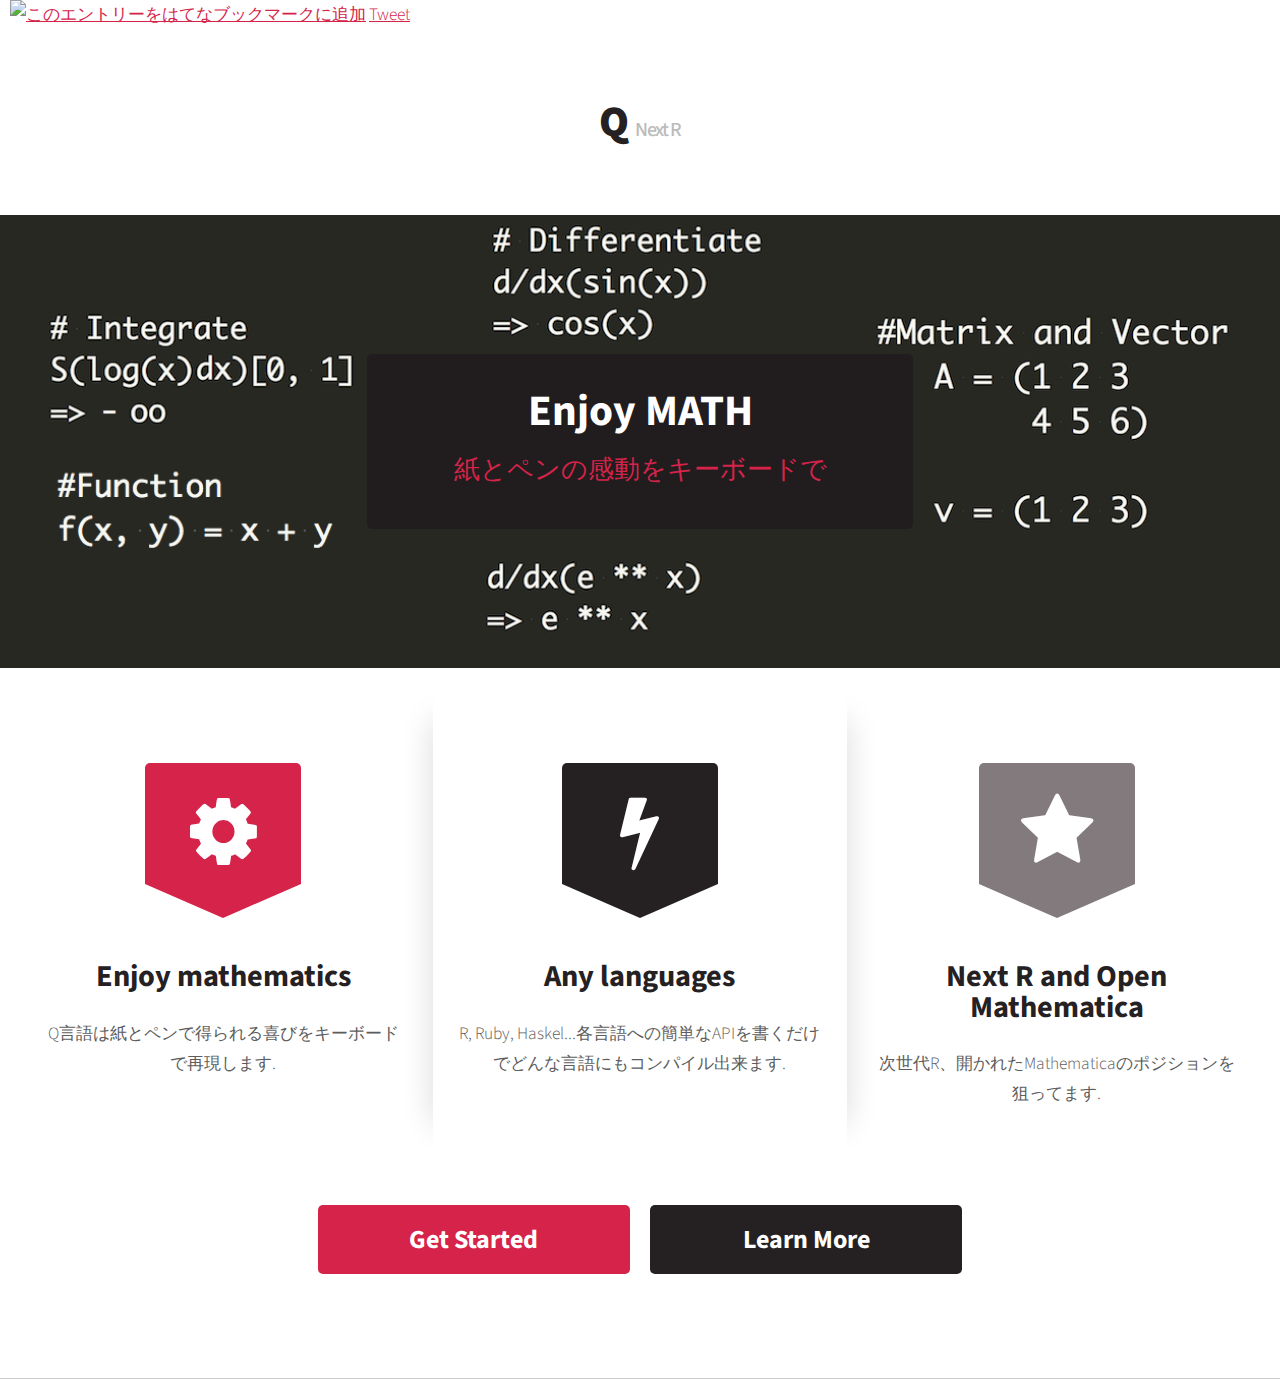
==== ja/index.html @ 2e25baf7 "Add btn" ====
<!DOCTYPE HTML>
<!--
	Dopetrope by HTML5 UP
	html5up.net | @n33co
	Free for personal and commercial use under the CCA 3.0 license (html5up.net/license)
-->
<html>
	<head>
		<title>Q言語 - 紙とペンの感動をキーボードでも -</title>
		<meta http-equiv="content-type" content="text/html; charset=utf-8" />
		<meta name="description" content="" />
		<meta name="keywords" content="" />
		<!--[if lte IE 8]><script src="css/ie/html5shiv.js"></script><![endif]-->
		<script src="js/jquery.min.js"></script>
		<script src="js/jquery.dropotron.min.js"></script>
		<script src="js/skel.min.js"></script>
		<script src="js/skel-layers.min.js"></script>
		<script src="js/init.js"></script>
		<noscript>
			<link rel="stylesheet" href="css/skel.css" />
			<link rel="stylesheet" href="css/style.css" />
			<link rel="stylesheet" href="css/style-desktop.css" />
		</noscript>
		<!--[if lte IE 8]><link rel="stylesheet" href="css/ie/v8.css" /><![endif]-->
	</head>
	<body class="homepage">

<div style='background-color: #fff'>
<span style='padding-left: 10px;'>
<a href="http://b.hatena.ne.jp/entry/http://q-language.org/ja/" class="hatena-bookmark-button" data-hatena-bookmark-title="Q言語 - 紙とペンの感動をキーボードでも -" data-hatena-bookmark-layout="standard-balloon" data-hatena-bookmark-lang="ja" title="このエントリーをはてなブックマークに追加"><img src="http://b.st-hatena.com/images/entry-button/button-only@2x.png" alt="このエントリーをはてなブックマークに追加" width="20" height="20" style="border: none;" /></a><script type="text/javascript" src="http://b.st-hatena.com/js/bookmark_button.js" charset="utf-8" async="async"></script>
</span>

<span style=''>
<a href="https://twitter.com/share" class="twitter-share-button" data-url="http://q-language.org/ja/" data-via="gogotanaka_en">Tweet</a>
<script>!function(d,s,id){var js,fjs=d.getElementsByTagName(s)[0],p=/^http:/.test(d.location)?'http':'https';if(!d.getElementById(id)){js=d.createElement(s);js.id=id;js.src=p+'://platform.twitter.com/widgets.js';fjs.parentNode.insertBefore(js,fjs);}}(document, 'script', 'twitter-wjs');</script>
</span>

<iframe src="http://ghbtns.com/github-btn.html?user=gogotanaka&repo=Q&type=watch"
  allowtransparency="true" frameborder="0" scrolling="0" width="62" height="20"></iframe>


<div>


		<!-- Header -->
			<div id="header-wrapper">





				<div id="header">






					<!-- Logo -->
						<h1><a href="index.html">Q</a> <span style='color: #bbb; font-weight: 500; font-size: 20px;'>Next R</span></h1>

					<!-- Banner -->
						<section id="banner">
							<header>
								<h2>Enjoy MATH</h2>
								<p>紙とペンの感動をキーボードで</p>
							</header>
						</section>

					<!-- Intro -->
						<section id="intro" class="container">
							<div class="row">
								<div class="4u">
									<section class="first">
										<i class="icon featured fa-cog"></i>
										<header>
											<h2>Enjoy mathematics</h2>
										</header>
										<p>Q言語は紙とペンで得られる喜びをキーボードで再現します.</p>
									</section>
								</div>
								<div class="4u">
									<section class="middle">
										<i class="icon featured alt fa-flash"></i>
										<header>
											<h2>Any languages</h2>
										</header>
										<p>R, Ruby, Haskel...各言語への簡単なAPIを書くだけでどんな言語にもコンパイル出来ます.</p>
									</section>
								</div>
								<div class="4u">
									<section class="last">
										<i class="icon featured alt2 fa-star"></i>
										<header>
											<h2>Next R and Open Mathematica</h2>
										</header>
										<p>次世代R、開かれたMathematicaのポジションを狙ってます.</p>
									</section>
								</div>
							</div>
							<footer>
								<ul class="actions">
									<li><a href="https://github.com/gogotanaka/Q" class="button big">Get Started</a></li>
									<li><a href="http://qiita.com/gogotanaka/items/ee008480dccd2064a4e6" class="button alt big">Learn More</a></li>

								</ul>
							</footer>
						</section>

				</div>
			</div>
	</body>
</html>
---- ja/css/skel.css ----
/* Resets (http://meyerweb.com/eric/tools/css/reset/ | v2.0 | 20110126 | License: none (public domain)) */

	html,body,div,span,applet,object,iframe,h1,h2,h3,h4,h5,h6,p,blockquote,pre,a,abbr,acronym,address,big,cite,code,del,dfn,em,img,ins,kbd,q,s,samp,small,strike,strong,sub,sup,tt,var,b,u,i,center,dl,dt,dd,ol,ul,li,fieldset,form,label,legend,table,caption,tbody,tfoot,thead,tr,th,td,article,aside,canvas,details,embed,figure,figcaption,footer,header,hgroup,menu,nav,output,ruby,section,summary,time,mark,audio,video{margin:0;padding:0;border:0;font-size:100%;font:inherit;vertical-align:baseline;}article,aside,details,figcaption,figure,footer,header,hgroup,menu,nav,section{display:block;}body{line-height:1;}ol,ul{list-style:none;}blockquote,q{quotes:none;}blockquote:before,blockquote:after,q:before,q:after{content:'';content:none;}table{border-collapse:collapse;border-spacing:0;}body{-webkit-text-size-adjust:none}

/* Box Model */

	*, *:before, *:after {
		-moz-box-sizing: border-box;
		-webkit-box-sizing: border-box;
		box-sizing: border-box;
	}

/* Container */

	body {
		/* min-width: (containers) */
		min-width: 1200px;
	}

	.container {
		margin-left: auto;
		margin-right: auto;
		
		/* width: (containers) */
		width: 1200px;
	}

	/* Modifiers */
	
		.container.small {
			/* width: (containers) * 0.75; */
			width: 900px;
		}

		.container.big {
			width: 100%;

			/* max-width: (containers) * 1.25; */
			max-width: 1500px;

			/* min-width: (containers); */
			min-width: 1200px;
		}

/* Grid */

	.\31 2u { width: 100% }
	.\31 1u { width: 91.6666666667% }
	.\31 0u { width: 83.3333333333% }
	.\39 u { width: 75% }
	.\38 u { width: 66.6666666667% }
	.\37 u { width: 58.3333333333% }
	.\36 u { width: 50% }
	.\35 u { width: 41.6666666667% }
	.\34 u { width: 33.3333333333% }
	.\33 u { width: 25% }
	.\32 u { width: 16.6666666667% }
	.\31 u { width: 8.3333333333% }
	.\-11u { margin-left: 91.6666666667% }
	.\-10u { margin-left: 83.3333333333% }
	.\-9u { margin-left: 75% }
	.\-8u { margin-left: 66.6666666667% }
	.\-7u { margin-left: 58.3333333333% }
	.\-6u { margin-left: 50% }
	.\-5u { margin-left: 41.6666666667% }
	.\-4u { margin-left: 33.3333333333% }
	.\-3u { margin-left: 25% }
	.\-2u { margin-left: 16.6666666667% }
	.\-1u { margin-left: 8.3333333333% }

	/* Rows */

		.row > * {
			float: left;
		}

		.row:after {
			content: '';
			display: block;
			clear: both;
			height: 0;
		}

		.row:first-child > * {
			padding-top: 0 !important;
		}

		/* Normal */

			.row > * {
				/* padding-left: (gutters) */
				padding-left: 40px;
			}

			.row + .row > * {
				/* padding: (gutters) 0 0 (gutters) */
				padding: 40px 0 0 40px;
			}

			.row {
				/* margin-left: -(gutters) */
				margin-left: -40px;
			}

		/* Flush */

			.row.flush > * {
				padding-left: 0;
			}

			.row + .row.flush > * {
				padding: 0;
			}

			.row.flush {
				margin-left: 0;
			}

		/* Quarter */

			.row.quarter > * {
				/* padding-left: (gutters * 0.25) */
				padding-left: 10px;
			}

			.row + .row.quarter > * {
				/* padding: (gutters * 0.25) 0 0 (gutters * 0.25) */
				padding: 10px 0 0 10px;
			}

			.row.quarter {
				/* margin-left: -(gutters * 0.25) */
				margin-left: -10px;
			}

		/* Half */

			.row.half > * {
				/* padding-left: (gutters * 0.5) */
				padding-left: 20px;
			}

			.row + .row.half > * {
				/* padding: (gutters * 0.5) 0 0 (gutters * 0.5) */
				padding: 20px 0 0 20px;
			}

			.row.half {
				/* margin-left: -(gutters * 0.5) */
				margin-left: -20px;
			}

		/* One and (a) Half */

			.row.oneandhalf > * {
				/* padding-left: (gutters * 1.5) */
				padding-left: 60px;
			}

			.row + .row.oneandhalf > * {
				/* padding: (gutters * 1.5) 0 0 (gutters * 1.5) */
				padding: 60px 0 0 60px;
			}

			.row.oneandhalf {
				/* margin-left: -(gutters * 1.5) */
				margin-left: -60px;
			}

		/* Double */

			.row.double > * {
				/* padding-left: (gutters * 2) */
				padding-left: 80px;
			}

			.row + .row.double > * {
				/* padding: (gutters * 2) 0 0 (gutters * 2) */
				padding: 80px 0 0 80px;
			}

			.row.double {
				/* margin-left: -(gutters * 2) */
				margin-left: -80px;
			}
---- ja/css/style.css ----
@charset 'UTF-8';
@import url("font-awesome.min.css");
@import url("http://fonts.googleapis.com/css?family=Source+Sans+Pro:300,400,700,900,300italic");

/*
	Dopetrope by HTML5 UP
	html5up.net | @n33co
	Free for personal and commercial use under the CCA 3.0 license (html5up.net/license)
*/

/*********************************************************************************/
/* Basic                                                                         */
/*********************************************************************************/

	body
	{
		background: #252122;
		background-image: url('images/bg02.png');
	}

		body.is-loading * {
			-moz-transition: none !important;
			-webkit-transition: none !important;
			-o-transition: none !important;
			-ms-transition: none !important;
			transition: none !important;
			-moz-animation: none !important;
			-webkit-animation: none !important;
			-o-animation: none !important;
			-ms-animation: none !important;
			animation: none !important;
		}

	body,input,textarea,select
	{
		font-family: 'Source Sans Pro';
		font-weight: 300;
		color: #5d5d5d;
	}

	strong, b
	{
		color: #252122;
		font-weight: 400;
	}

	i, em
	{
		font-style: italic;
	}

	sub
	{
		position: relative;
		top: 0.5em;
		font-size: 0.8em;
	}

	sup
	{
		position: relative;
		top: -0.5em;
		font-size: 0.8em;
	}

	blockquote
	{
		border-left: solid 0.75em #dddddd;
		padding: 1em 0 1em 1.5em;
		font-style: italic;
	}

	h1, h2, h3, h4, h5, h6
	{
		color: #252122;
		font-weight: 700;
	}

		h1 a, h2 a, h3 a, h4 a, h5 a, h6 a
		{
			color: inherit;
			text-decoration: none;
		}

	a
	{
		color: #d52349;
		text-decoration: underline;
	}

		a:hover
		{
			text-decoration: none;
		}

	br.clear
	{
		clear: both;
	}

	hr
	{
		border: 0;
		border-top: solid 1px #dddddd;
		height: 1px;
		margin: 2em 0 2em 0;
	}

	p, ul, ol, dl, table
	{
		margin-bottom: 2em;
	}

	/* Form */

		form
		{
		}

			form label
			{
				display: block;
				color: #252122;
				font-weight: 400;
				margin: 0 0 0.5em 0;
			}

			form input[type=text],
			form input[type=email],
			form input[type=password],
			form select,
			form textarea
			{
				-webkit-appearance: none;
				display: block;
				border: 0;
				padding: 0.75em 1em;
				font-size: 1em;
				border-radius: 5px;
				border: solid 1px #dddddd;
				background: #fff;
				width: 100%;
			}

			form input[type=text]:focus,
			form input[type=email]:focus,
			form input[type=password]:focus,
			form select:focus,
			form textarea:focus
			{
				box-shadow: inset 0px 0px 1px 1px #43bff0;
			}

			form textarea
			{
				height: 15em;
			}

			form .formerize-placeholder
			{
				color: #555 !important;
			}

			form ::-webkit-input-placeholder
			{
				color: #555 !important;
			}

			form :-moz-placeholder
			{
				color: #555 !important;
			}

			form ::-moz-placeholder
			{
				color: #555 !important;
			}

			form :-ms-input-placeholder
			{
				color: #555 !important;
			}

			form ::-moz-focus-inner
			{
				border: 0;
			}

	/* Tables */

		table
		{
			width: 100%;
		}

			table.default
			{
				width: 100%;
			}

				table.default tr
				{
					border-top: solid 1px #dddddd;
				}

					table.default tr:first-child
					{
						border-top: 0;
					}

				table.default td
				{
					padding: 0.5em 1em 0.5em 1em;
				}

				table.default th
				{
					text-align: left;
					padding: 0.5em 1em 0.5em 1em;
					font-weight: 700;
					margin: 0 0 1em 0;
				}

				table.default thead
				{
					border-bottom: solid 2px #dddddd;
				}

				table.default tfoot
				{
				}

				table.default tbody
				{
				}

	/* Section/Article */

		section,
		article
		{
			margin-bottom: 2.5em;
		}

			section > :last-child,
			article > :last-child
			{
				margin-bottom: 0;
			}

			section:last-child,
			article:last-child
			{
				margin-bottom: 0;
			}

		header
		{
		}

			header > p
			{
				display: block;
				font-style: italic;
			}

			header.major
			{
				position: relative;
				text-align: center;
				border-top: solid 1px #ccc;
				top: 1em;
			}

				header.major h2
				{
					background: #fff;
					position: relative;
					top: -0.65em;
					display: inline;
					margin: 0;
					padding: 0 1em 0 1em;
				}

	/* Box */

		.box
		{
			background: #ffffff;
			border-bottom: solid 1px #ccc;
		}

			.box .image.featured
			{
				position: relative;
				width: auto;
			}

	/* Button */

		input[type="button"],
		input[type="submit"],
		input[type="reset"],
		.button
		{
			-webkit-appearance: none;
			display: inline-block;
			text-decoration: none;
			cursor: pointer;
			border: 0;
			border-radius: 5px;
			background: #d52349;
			color: #fff !important;
			font-weight: 700;
			outline: 0;
			-moz-transition: background-color .25s ease-in-out;
			-webkit-transition: background-color .25s ease-in-out;
			-o-transition: background-color .25s ease-in-out;
			-ms-transition: background-color .25s ease-in-out;
			transition: background-color .25s ease-in-out;
		}

			input[type="button"]:hover,
			input[type="submit"]:hover,
			input[type="reset"]:hover,
			.button:hover
			{
				background: #e53359;
			}

			input[type="button"]:active,
			input[type="submit"]:active,
			input[type="reset"]:active,
			.button:active
			{
				background: #c51349;
			}

			input[type="button"].alt,
			input[type="submit"].alt,
			input[type="reset"].alt,
			.button.alt
			{
				background: #252122;
			}

				input[type="button"].alt:hover,
				input[type="submit"].alt:hover,
				input[type="reset"].alt:hover,
				.button.alt:hover
				{
					background: #353132;
				}

				input[type="button"].alt:active,
				input[type="submit"].alt:active,
				input[type="reset"].alt:active,
				.button.alt:active
				{
					background: #151112;
				}

			.button.icon
			{
			}

				.button.icon:before
				{
					opacity: 0.35;
					position: relative;
					top: 0.05em;
					margin-right: 0.75em;
				}

	/* Image */

		.image
		{
			display: inline-block;
			outline: 0;
		}

			.image img
			{
				display: block;
				width: 100%;
			}

			.image.centered
			{
				display: block;
				margin: 0 0 2em 0;
			}

				.image.centered img
				{
					margin: 0 auto;
					width: auto;
				}

			.image.featured
			{
				display: block;
				width: 100%;
				margin: 0 0 2em 0;
			}

			.image.left
			{
				float: left;
				margin: 0 2em 2em 0;
			}

	/* List */

		ul
		{
		}

			ul.default
			{
				list-style: disc;
				padding-left: 1em;
			}

				ul.default li
				{
					padding-left: 0.5em;
				}

			ul.contact
			{
			}

				ul.contact li
				{
					position: relative;
					border-top: solid 1px #ddd;
					padding: 1.3em 0 1.3em 7em;
				}

					ul.contact li h3
					{
						position: absolute;
						left: 0;
						top: 1.3em;
						font-size: 1.1em;
					}

					ul.contact li p
					{
						margin: 0;
					}

				ul.contact li:first-child
				{
					padding-top: 0;
					border-top: 0;
				}

					ul.contact li:first-child h3
					{
						top: 0;
					}

			ul.dates
			{
			}

				ul.dates li
				{
					position: relative;
					border-top: solid 1px #ddd;
					padding: 1.3em 0 1.3em 6.75em;
				}

				ul.dates .date
				{
					display: block;
					position: absolute;
					left: 0;
					top: 1.3em;
					background-color: #d52349;
					height: 3.5em;
					text-align: center;
					color: #fff;
					line-height: 1em;
					border-top-left-radius: 5px;
					border-bottom-left-radius: 5px;
					padding: 0.5em 0.75em 0 1em;
				}

					ul.dates .date:after
					{
						content: '';
						position: absolute;
						bottom: 0;
						right: -1.2em;
						border-left: solid 1.25em #d52349;
						border-top: solid 1.8em transparent;
						border-bottom: solid 1.8em transparent;
					}

					ul.dates .date strong
					{
						display: block;
						font-size: 1.75em;
						padding-top: 0.15em;
					}

				ul.dates h3
				{
					font-size: 1.1em;
				}

				ul.dates p
				{
					margin: 0;
				}

				ul.dates li:first-child
				{
					border-top: 0;
					padding-top: 0;
				}

					ul.dates li:first-child .date
					{
						top: 0;
					}

			ul.divided
			{
			}

				ul.divided li
				{
					border-top: solid 1px #ddd;
					padding: 1em 0 1em 0;
				}

				ul.divided li:first-child
				{
					border-top: 0;
					padding-top: 0;
				}

			ul.social
			{
				overflow: hidden;
				cursor: default;
			}

				ul.social li
				{
					display: inline-block;
				}

				ul.social li:first-child
				{
					margin-left: 0;
				}

				ul.social li a
				{
					display: inline-block;
					width: 3em;
					height: 3em;
					text-align: center;
					border-radius: 5px;
					background: #888;
					-moz-transition: background-color .25s ease-in-out;
					-webkit-transition: background-color .25s ease-in-out;
					-o-transition: background-color .25s ease-in-out;
					-ms-transition: background-color .25s ease-in-out;
					transition: background-color .25s ease-in-out;
				}

					ul.social li a:before
					{
						color: #fff;
						font-size: 2em;
						line-height: 1.5em;
					}

				ul.social li a.fa-facebook			{ background: #3c5a98; }
				ul.social li a.fa-facebook:hover	{ background: #4c6aa8; }
				ul.social li a.fa-twitter			{ background: #2daae4; }
				ul.social li a.fa-twitter:hover		{ background: #3dbaf4; }
				ul.social li a.fa-dribbble			{ background: #c4376b; }
				ul.social li a.fa-dribbble:hover	{ background: #d4477b; }
				ul.social li a.fa-linkedin			{ background: #006599; }
				ul.social li a.fa-linkedin:hover	{ background: #1075a9; }
				ul.social li a.fa-tumblr			{ background: #2b4661; }
				ul.social li a.fa-tumblr:hover		{ background: #3b5671; }
				ul.social li a.fa-google-plus		{ background: #da2713; }
				ul.social li a.fa-google-plus:hover	{ background: #ea3723; }

		ol
		{
		}

			ol.default
			{
				list-style: decimal;
				padding-left: 1.25em;
			}

				ol.default li
				{
					padding-left: 0.25em;
				}

/*********************************************************************************/
/* Icons                                                                         */
/*********************************************************************************/

	.icon {
		position: relative;
		text-decoration: none;
	}

		.icon:before {
			-moz-osx-font-smoothing: grayscale;
			-webkit-font-smoothing: antialiased;
			font-family: FontAwesome;
			font-style: normal;
			font-weight: normal;
			text-transform: none !important;
		}

		.icon > .label {
			display: none;
		}

		.icon.featured
		{
			position: relative;
			display: inline-block;
			background-color: #d52349;
			width: 9em;
			padding: 1.75em 0 0.75em 0;
			border-top-left-radius: 5px;
			border-top-right-radius: 5px;
			margin: 0 0 4.5em 0;
			cursor: default;
		}

			.icon.featured:before
			{
				font-size: 4.5em;
				line-height: 1em;
				color: #fff;
			}

			.icon.featured:after
			{
				content: '';
				position: absolute;
				bottom: -1.95em;
				left: 0;
				border-top: solid 2em #d52349;
				border-left: solid 4.5em transparent;
				border-right: solid 4.5em transparent;
			}

			.icon.featured.alt
			{
				background-color: #252122;
			}

				.icon.featured.alt:after
				{
					border-top-color: #252122;
				}

			.icon.featured.alt2
			{
				background-color: #827a7c;
			}

				.icon.featured.alt2:after
				{
					border-top-color: #827a7c;
				}

/*********************************************************************************/
/* Banner                                                                        */
/*********************************************************************************/

	#banner
	{
		background: #272822 url('../images/pic01.jpg');
		background-position: center center;
		background-size: auto 100%;
		background-repeat: no-repeat;
		text-align: center;
	}

		#banner header
		{
			background-color: #252122;
			background-color: rgba(34,30,31,0.98);
		}

			#banner header h2
			{
				color: #fff;
				font-weight: 700;
			}

			#banner header p
			{
				color: #d52349;
				padding: 0;
				font-style: normal;
				margin: 0;
			}

/*********************************************************************************/
/* Wrappers                                                                      */
/*********************************************************************************/

	#header-wrapper
	{
		position: relative;
		background: #ffffff;
		border-bottom: solid 1px #ccc;
	}

	#main-wrapper
	{
		position: relative;
		background: #f7f7f7 url('images/bg02.png');
	}

		#main-wrapper:before
		{
			content: '';
			position: absolute;
			top: 0;
			left: 0;
			width: 100%;
			background: url('images/bg01.png');
			background-size: 100% 100%;
			z-index: 0;
			opacity: 0.1;
		}

		#main-wrapper .major
		{
		}

			#main-wrapper .major h2
			{
				background: #f7f7f7 url('images/bg02.png');
			}

	#footer-wrapper
	{
		position: relative;
		color: #858484;
	}

		#footer-wrapper:before
		{
			content: '';
			position: absolute;
			top: 0;
			left: 0;
			width: 100%;
			background: url('images/bg01.png');
			background-size: 100% 100%;
			z-index: 0;
			opacity: 0.5;
		}

		#footer-wrapper a
		{
			color: #c5c4c4;
		}

		#footer-wrapper h2,
		#footer-wrapper h3,
		#footer-wrapper h4,
		#footer-wrapper h5,
		#footer-wrapper h6,
		#footer-wrapper strong,
		#footer-wrapper b
		{
			color: #fff;
		}

		#footer-wrapper h1 a,
		#footer-wrapper h2 a,
		#footer-wrapper h3 a,
		#footer-wrapper h4 a,
		#footer-wrapper h5 a,
		#footer-wrapper h6 a
		{
			color: inherit;
		}

		#footer-wrapper ul.contact li
		{
			border-top-color: #353434;
			border-top-color: rgba(255,255,255,0.05);
		}

		#footer-wrapper ul.dates li
		{
			border-top-color: #353434;
			border-top-color: rgba(255,255,255,0.05);
		}

		#footer-wrapper ul.divided li
		{
			border-top-color: #353434;
			border-top-color: rgba(255,255,255,0.05);
		}

/*********************************************************************************/
/* Intro                                                                         */
/*********************************************************************************/

	#intro
	{
		text-align: center;
	}

/*********************************************************************************/
/* Copyright                                                                     */
/*********************************************************************************/

	#copyright
	{
		text-align: center;
	}

		#copyright .links
		{
			display: inline-block;
			background: #2C2929;
			background: rgba(255,255,255,0.05);
			border-radius: 5px;
			margin: 0;
		}
---- ja/css/style-desktop.css ----
/*
	Dopetrope by HTML5 UP
	html5up.net | @n33co
	Free for personal and commercial use under the CCA 3.0 license (html5up.net/license)
*/

/*********************************************************************************/
/* Basic                                                                         */
/*********************************************************************************/

	body,input,textarea,select
	{
		font-size: 13pt;
		line-height: 1.75em;
	}
	
	h2
	{
		font-size: 1.5em;
	}
	
	h3
	{
		font-size: 1.35em;
	}

	/* Section/Article */

		header
		{
			margin: 0 0 1.5em 0;
		}
		
			header > p
			{
				margin: 0.5em 0 0 0;
				padding-bottom: 0.5em;
			}

			header.major
			{
				margin: 0 0 3em 0;
			}

		footer
		{
			margin: 2.25em 0 0 0;
		}
	
	/* Box */

		.box
		{
			padding: 2.75em 1.75em 2.75em 1.75em;
		}
		
			.box .image.featured
			{
				left: 1.75em;
				top: 1.75em;
				margin: -4.5em 0 4.25em -3.5em;
			}

			.box.post
			{
			}
			
				.box.post header
				{
					padding-top: 1em;
					margin: 0 0 2em 0;
				}
			
				.box.post h2
				{
					font-size: 2.5em;
					letter-spacing: -0.015em;
				}
				
				.box.post header > p
				{
					margin-top: 1.25em;
					font-size: 1.25em;
				}

	/* Button */
	
		input[type="button"],
		input[type="submit"],
		input[type="reset"],
		.button
		{
			font-size: 1.1em;
			padding: 0.65em 1.5em 0.65em 1.5em;
		}

			input[type="button"].big,
			input[type="submit"].big,
			input[type="reset"].big,
			.button.big
			{
				font-size: 1.5em;
				padding: 0.75em 1.5em 0.75em 1.5em;
			}

	/* List */

		ul.actions
		{
		}
		
			ul.actions li
			{
				display: inline-block;
				margin-left: 1em;
			}
			
			ul.actions li:first-child
			{
				margin-left: 0;
			}

		ul.links
		{
		}

			ul.links li
			{
				display: inline-block;
				border-left: solid 1px rgba(255,255,255,0.05);
				padding: 0 0 0 1em;
				margin: 0 0 0 1em;
			}
			
			ul.links li:first-child
			{
				border-left: 0;
				padding-left: 0;
				margin-left: 0;
			}

		ul.social
		{
			margin: 0 0 3.25em 0;
		}

			ul.social li
			{
				margin-left: 0.75em;
			}

/*********************************************************************************/
/* Wrappers                                                                      */
/*********************************************************************************/

	#header-wrapper
	{
		padding: 4.5em 0 4em 0;
	}

	#main-wrapper
	{
		padding: 4em 0 4em 0;
	}

	#footer-wrapper
	{
		padding: 4em 0 4em 0;
	}

		#footer-wrapper header
		{
			margin: 0 0 3em 0;
		}
		
			#footer-wrapper header h2
			{
				font-size: 1.75em;
			}

/*********************************************************************************/
/* Header                                                                        */
/*********************************************************************************/

	#header
	{
		text-align: center;
	}
	
		#header h1
		{
			color: #252122;
			font-weight: 900;
			font-size: 2.5em;
			letter-spacing: -0.035em;
			margin: 0 0 1em 0;
		}

/*********************************************************************************/
/* Nav                                                                           */
/*********************************************************************************/

	#nav
	{
	}

		#nav > ul
		{
			margin: 0;
		}

		#nav > ul > li > ul
		{
			display: none;
		}

		#nav > ul > li
		{
			display: inline-block;
			font-style: italic;
			margin: 0 0.35em 0 0.35em;
		}
		
			#nav > ul > li > a
			{
				border-radius: 5px;
				color: #5d5d5d;
				text-decoration: none;
				padding: 0.6em 1.2em 0.6em 1.2em;
				-moz-transition: background-color .25s ease-in-out;
				-webkit-transition: background-color .25s ease-in-out;
				-o-transition: background-color .25s ease-in-out;
				-ms-transition: background-color .25s ease-in-out;
				transition: background-color .25s ease-in-out;
				outline: 0;
			}

		#nav > ul > li:hover
		{
		}
		
			#nav > ul > li:hover > a
			{
				background: #f3f3f3;
			}
			
		#nav > ul > li.active
		{
		}
		
			#nav > ul > li.active > a
			{
				background: #f3f3f3;
			}
			
		#nav > ul > li.current
		{
		}
		
			#nav > ul > li.current > a
			{
				background: #d52349;
				color: #fff !important;
				font-weight: 700;
			}
			
	.dropotron
	{
		border-radius: 5px;
		background-color: #252122;
		background-color: rgba(34,30,31,0.98);
		padding: 1.25em 1.5em 1.25em 1.5em;
		font-style: italic;
		min-width: 13em;
		box-shadow: 0px 8px 15px 0px rgba(0,0,0,0.5);
		text-align: left;
		margin-top: -1.25em;
		margin-left: -1px;
	}
	
		.dropotron a,
		.dropotron span
		{
			color: #aaa;
			text-decoration: none;
			-moz-transition: color .25s ease-in-out;
			-webkit-transition: color .25s ease-in-out;
			-o-transition: color .25s ease-in-out;
			-ms-transition: color .25s ease-in-out;
			transition: color .25s ease-in-out;
		}
		
		.dropotron li
		{
			padding: 0.25em 0 0.25em 0;
		}

			.dropotron li:hover > a,
			.dropotron li:hover >span
			{
				color: #fff;
			}

		.dropotron.level-0
		{
			margin-top: 2em;
		}
		
			.dropotron.level-0:before
			{
				content: '';
				display: block;
				position: absolute;
				left: 50%;
				margin-left: -10px;
				top: -9px;
				border-left: solid 10px transparent;
				border-right: solid 10px transparent;
				border-bottom: solid 10px #252122;
				border-bottom-color: rgba(34,30,31,0.98);
			}

/*********************************************************************************/
/* Banner                                                                        */
/*********************************************************************************/

	#banner
	{
		position: relative;
		padding: 8em 0;
		margin: 4em 0 0 0;
	}
	
		#banner header
		{
			display: inline-block;
			padding: 2.5em 5em;
			border-radius: 5px;
		}
		
			#banner header h2
			{
				font-size: 2.5em;
				margin: 0 0 0.65em 0;
			}

			#banner header p
			{
				font-size: 1.5em;
			}
			
/*********************************************************************************/
/* Footer                                                                        */
/*********************************************************************************/

	#footer
	{
	}

/*********************************************************************************/
/* Main                                                                          */
/*********************************************************************************/

	#main
	{
	}

/*********************************************************************************/
/* Intro                                                                         */
/*********************************************************************************/

	#intro
	{
		overflow: hidden;
	}
	
		#intro section
		{
			margin: 3em 0;
			padding: 2.5em 0;
		}

		#intro h2
		{
			font-size: 1.75em;
		}
		
		#intro p
		{
			margin: 0;
		}
	
		#intro .middle
		{
			position: relative;
			z-index: 1;
		}
		
			#intro .middle:before
			{
				content: '';
				width: 32px;
				height: 100%;
				position: absolute;
				left: -24px;
				top: 0;
				display: block;
				z-index: -1;
				box-shadow:		32px 0 0 0 #fff,
								0 -32px 0 0 #fff,
								0 32px 0 0 #fff,
								32px 32px 0 0 #fff,
								32px -32px 0 0 #fff,
								0 0 32px 0 rgba(0,0,0,0.15);
			}

			#intro .middle:after
			{
				content: '';
				width: 32px;
				height: 100%;
				position: absolute;
				right: -24px;
				top: 0;
				display: block;
				z-index: -1;
				box-shadow:		-32px 0 0 0 #fff,
								0 -32px 0 0 #fff,
								0 32px 0 0 #fff,
								-32px 32px 0 0 #fff,
								-32px -32px 0 0 #fff,
								0 0 32px 0 rgba(0,0,0,0.15);
			}
		
		#intro .button
		{
			min-width: 12em;
		}

		#intro footer
		{
			margin: 0;
		}

/*********************************************************************************/
/* Copyright                                                                     */
/*********************************************************************************/
		
	#copyright
	{
		margin: 3em 0 2em 0;
	}
	
		#copyright .links
		{
			padding: 0.85em 2.25em 0.85em 2.25em;
		}
---- ja/css/ie/v8.css ----
/*
	Dopetrope by HTML5 UP
	html5up.net | @n33co
	Free for personal and commercial use under the CCA 3.0 license (html5up.net/license)
*/

/*********************************************************************************/
/* Basic                                                                         */
/*********************************************************************************/

	form input[type=text],
	form input[type=password],
	form select,
	form textarea,
	input[type="button"],
	input[type="submit"],
	input[type="reset"],
	.button,
	ul.social li a,
	.icon.featured,
	#copyright .links,
	#nav > ul > li > a,
	.dropotron
	{
		position: relative;
		-ms-behavior: url('css/ie/PIE.htc');
	}

	.dropotron.level-0
	{
		box-shadow: none !important;
	}

/*********************************************************************************/
/* Banner                                                                        */
/*********************************************************************************/

	#banner
	{
		background-position: auto;
		background-size: contain;
		-ms-behavior: url('css/ie/backgroundsize.min.htc');
	}
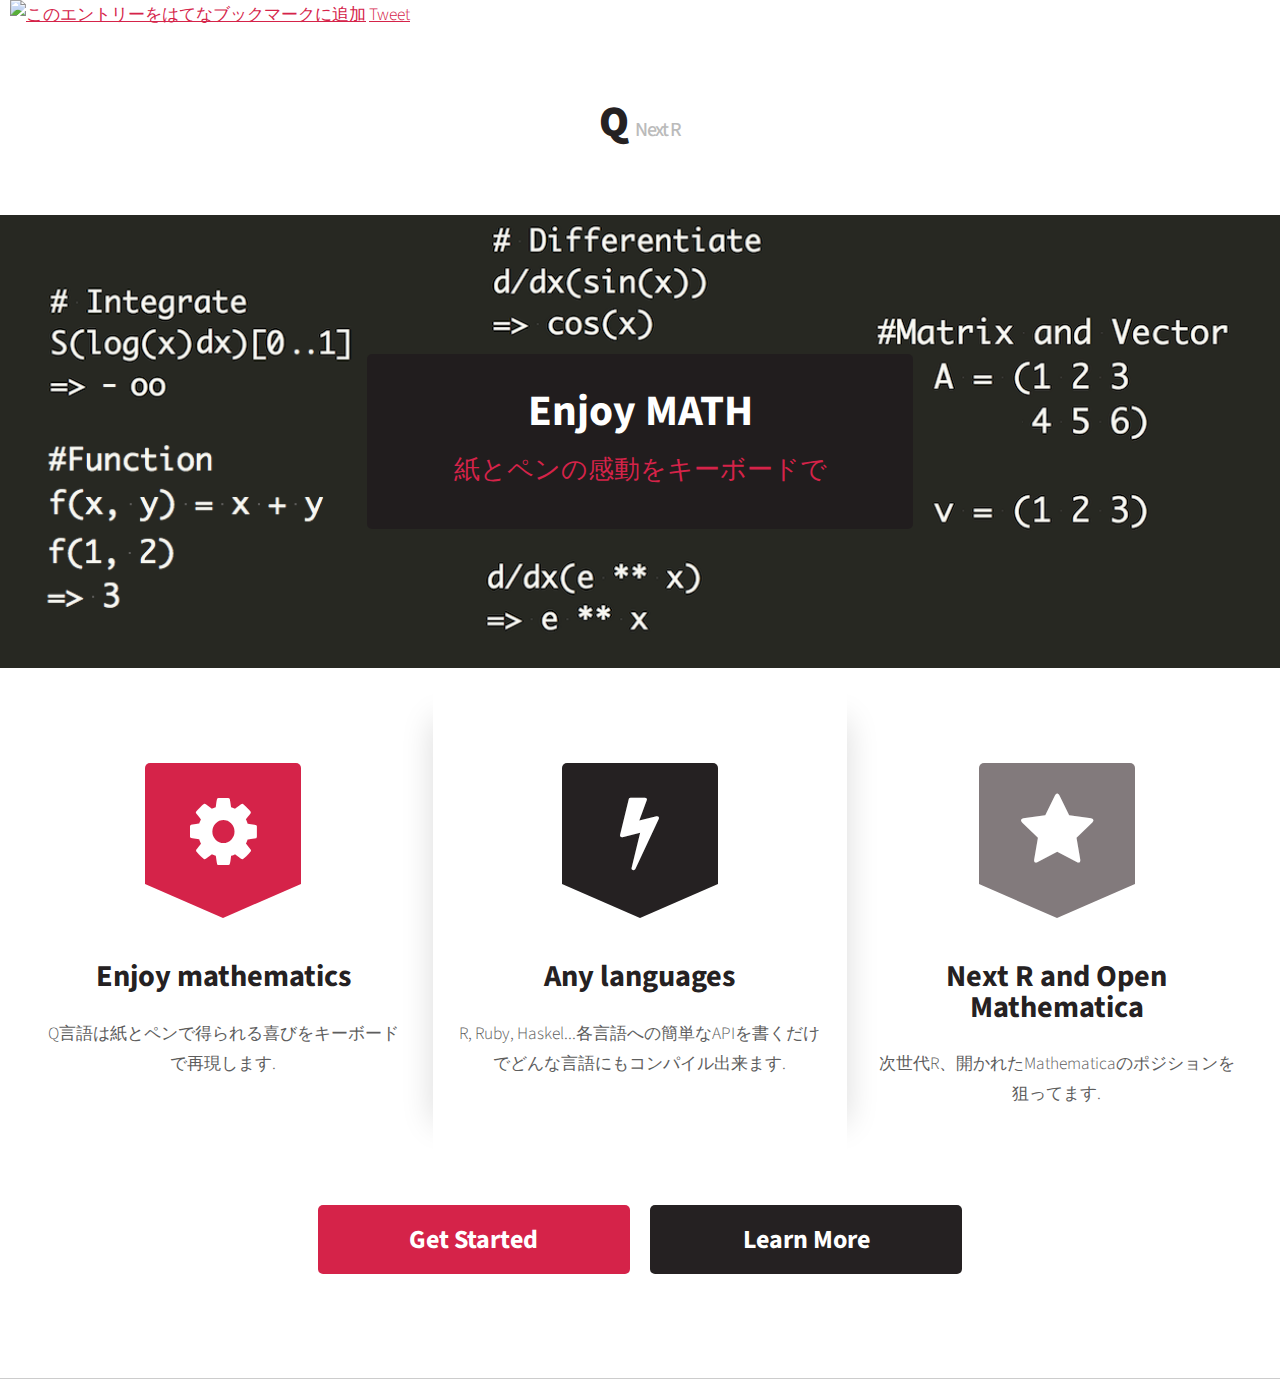
==== commit 13f53f1b: "Puts GA" ====
--- a/ja/index.html
+++ b/ja/index.html
@@ -22,6 +22,18 @@
 			<link rel="stylesheet" href="css/style-desktop.css" />
 		</noscript>
 		<!--[if lte IE 8]><link rel="stylesheet" href="css/ie/v8.css" /><![endif]-->
+
+<script>
+  (function(i,s,o,g,r,a,m){i['GoogleAnalyticsObject']=r;i[r]=i[r]||function(){
+  (i[r].q=i[r].q||[]).push(arguments)},i[r].l=1*new Date();a=s.createElement(o),
+  m=s.getElementsByTagName(o)[0];a.async=1;a.src=g;m.parentNode.insertBefore(a,m)
+  })(window,document,'script','//www.google-analytics.com/analytics.js','ga');
+
+  ga('create', 'UA-50289438-5', 'auto');
+  ga('send', 'pageview');
+
+</script>
+
 	</head>
 	<body class="homepage">
 
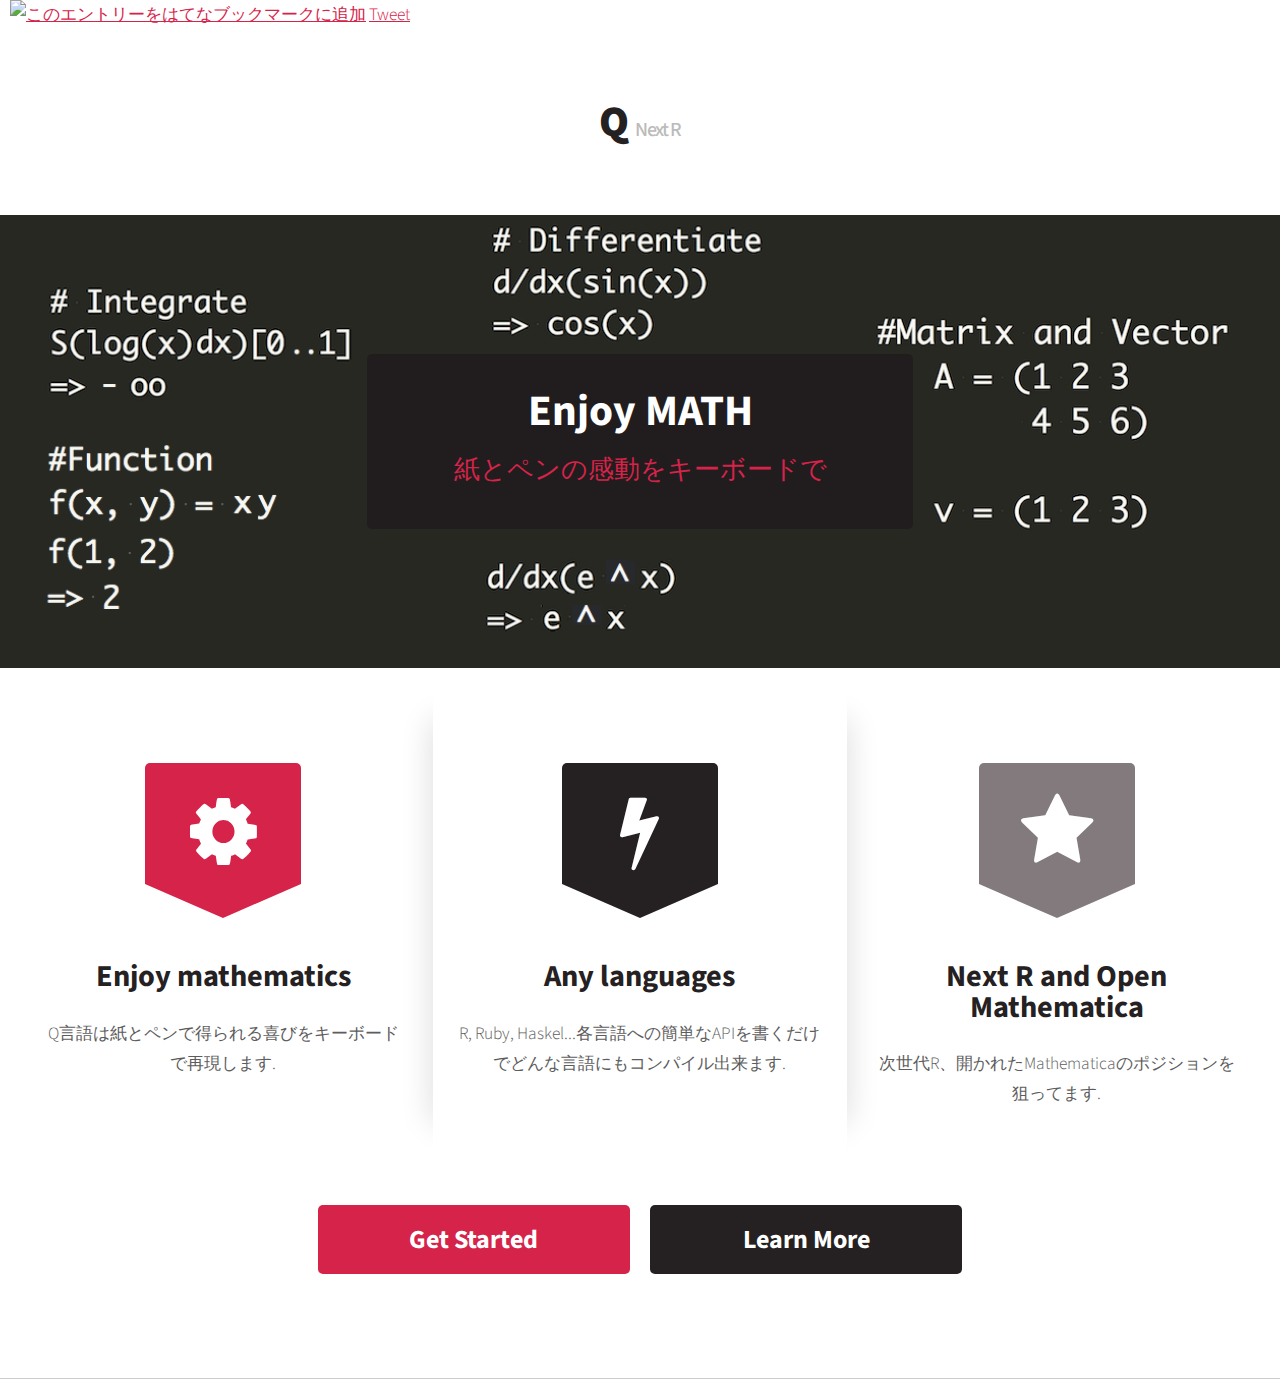
==== commit c729251f: "Tab -> Space" ====
--- a/ja/index.html
+++ b/ja/index.html
@@ -1,27 +1,27 @@
 <!DOCTYPE HTML>
 <!--
-	Dopetrope by HTML5 UP
-	html5up.net | @n33co
-	Free for personal and commercial use under the CCA 3.0 license (html5up.net/license)
+  Dopetrope by HTML5 UP
+  html5up.net | @n33co
+  Free for personal and commercial use under the CCA 3.0 license (html5up.net/license)
 -->
 <html>
-	<head>
-		<title>Q言語 - 紙とペンの感動をキーボードでも -</title>
-		<meta http-equiv="content-type" content="text/html; charset=utf-8" />
-		<meta name="description" content="" />
-		<meta name="keywords" content="" />
-		<!--[if lte IE 8]><script src="css/ie/html5shiv.js"></script><![endif]-->
-		<script src="js/jquery.min.js"></script>
-		<script src="js/jquery.dropotron.min.js"></script>
-		<script src="js/skel.min.js"></script>
-		<script src="js/skel-layers.min.js"></script>
-		<script src="js/init.js"></script>
-		<noscript>
-			<link rel="stylesheet" href="css/skel.css" />
-			<link rel="stylesheet" href="css/style.css" />
-			<link rel="stylesheet" href="css/style-desktop.css" />
-		</noscript>
-		<!--[if lte IE 8]><link rel="stylesheet" href="css/ie/v8.css" /><![endif]-->
+  <head>
+    <title>Q言語 - 紙とペンの感動をキーボードでも -</title>
+    <meta http-equiv="content-type" content="text/html; charset=utf-8" />
+    <meta name="description" content="" />
+    <meta name="keywords" content="" />
+    <!--[if lte IE 8]><script src="css/ie/html5shiv.js"></script><![endif]-->
+    <script src="js/jquery.min.js"></script>
+    <script src="js/jquery.dropotron.min.js"></script>
+    <script src="js/skel.min.js"></script>
+    <script src="js/skel-layers.min.js"></script>
+    <script src="js/init.js"></script>
+    <noscript>
+      <link rel="stylesheet" href="css/skel.css" />
+      <link rel="stylesheet" href="css/style.css" />
+      <link rel="stylesheet" href="css/style-desktop.css" />
+    </noscript>
+    <!--[if lte IE 8]><link rel="stylesheet" href="css/ie/v8.css" /><![endif]-->
 
 <script>
   (function(i,s,o,g,r,a,m){i['GoogleAnalyticsObject']=r;i[r]=i[r]||function(){
@@ -34,8 +34,8 @@
 
 </script>
 
-	</head>
-	<body class="homepage">
+  </head>
+  <body class="homepage">
 
 <div style='background-color: #fff'>
 <span style='padding-left: 10px;'>
@@ -54,72 +54,72 @@
 <div>
 
 
-		<!-- Header -->
-			<div id="header-wrapper">
+    <!-- Header -->
+      <div id="header-wrapper">
 
 
 
 
 
-				<div id="header">
+        <div id="header">
 
 
 
 
 
 
-					<!-- Logo -->
-						<h1><a href="index.html">Q</a> <span style='color: #bbb; font-weight: 500; font-size: 20px;'>Next R</span></h1>
+          <!-- Logo -->
+            <h1><a href="index.html">Q</a> <span style='color: #bbb; font-weight: 500; font-size: 20px;'>Next R</span></h1>
 
-					<!-- Banner -->
-						<section id="banner">
-							<header>
-								<h2>Enjoy MATH</h2>
-								<p>紙とペンの感動をキーボードで</p>
-							</header>
-						</section>
+          <!-- Banner -->
+            <section id="banner">
+              <header>
+                <h2>Enjoy MATH</h2>
+                <p>紙とペンの感動をキーボードで</p>
+              </header>
+            </section>
 
-					<!-- Intro -->
-						<section id="intro" class="container">
-							<div class="row">
-								<div class="4u">
-									<section class="first">
-										<i class="icon featured fa-cog"></i>
-										<header>
-											<h2>Enjoy mathematics</h2>
-										</header>
-										<p>Q言語は紙とペンで得られる喜びをキーボードで再現します.</p>
-									</section>
-								</div>
-								<div class="4u">
-									<section class="middle">
-										<i class="icon featured alt fa-flash"></i>
-										<header>
-											<h2>Any languages</h2>
-										</header>
-										<p>R, Ruby, Haskel...各言語への簡単なAPIを書くだけでどんな言語にもコンパイル出来ます.</p>
-									</section>
-								</div>
-								<div class="4u">
-									<section class="last">
-										<i class="icon featured alt2 fa-star"></i>
-										<header>
-											<h2>Next R and Open Mathematica</h2>
-										</header>
-										<p>次世代R、開かれたMathematicaのポジションを狙ってます.</p>
-									</section>
-								</div>
-							</div>
-							<footer>
-								<ul class="actions">
-									<li><a href="https://github.com/gogotanaka/Q" class="button big">Get Started</a></li>
-									<li><a href="http://qiita.com/gogotanaka/items/ee008480dccd2064a4e6" class="button alt big">Learn More</a></li>
+          <!-- Intro -->
+            <section id="intro" class="container">
+              <div class="row">
+                <div class="4u">
+                  <section class="first">
+                    <i class="icon featured fa-cog"></i>
+                    <header>
+                      <h2>Enjoy mathematics</h2>
+                    </header>
+                    <p>Q言語は紙とペンで得られる喜びをキーボードで再現します.</p>
+                  </section>
+                </div>
+                <div class="4u">
+                  <section class="middle">
+                    <i class="icon featured alt fa-flash"></i>
+                    <header>
+                      <h2>Any languages</h2>
+                    </header>
+                    <p>R, Ruby, Haskel...各言語への簡単なAPIを書くだけでどんな言語にもコンパイル出来ます.</p>
+                  </section>
+                </div>
+                <div class="4u">
+                  <section class="last">
+                    <i class="icon featured alt2 fa-star"></i>
+                    <header>
+                      <h2>Next R and Open Mathematica</h2>
+                    </header>
+                    <p>次世代R、開かれたMathematicaのポジションを狙ってます.</p>
+                  </section>
+                </div>
+              </div>
+              <footer>
+                <ul class="actions">
+                  <li><a href="https://github.com/gogotanaka/Q" class="button big">Get Started</a></li>
+                  <li><a href="http://qiita.com/gogotanaka/items/ee008480dccd2064a4e6" class="button alt big">Learn More</a></li>
 
-								</ul>
-							</footer>
-						</section>
+                </ul>
+              </footer>
+            </section>
 
-				</div>
-			</div>
-	</body>
+        </div>
+      </div>
+  </body>
 </html>
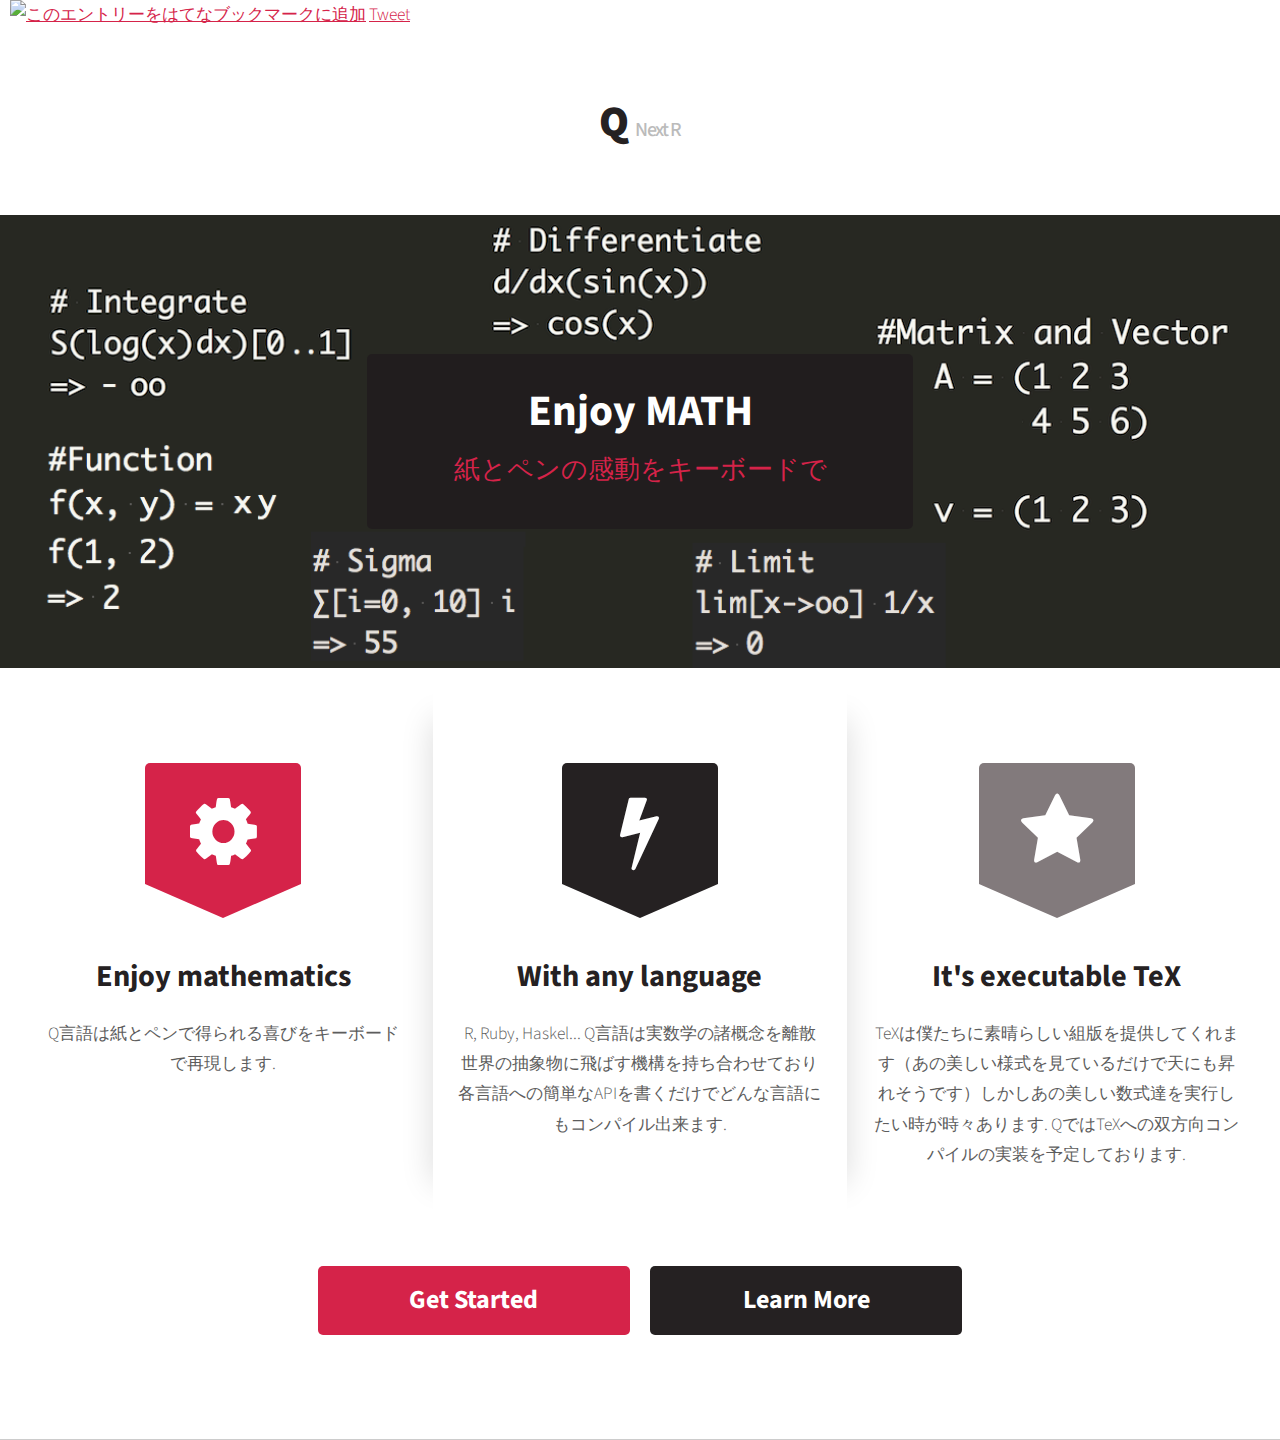
==== commit e6889647: "Improve en" ====
--- a/ja/index.html
+++ b/ja/index.html
@@ -95,18 +95,20 @@
                   <section class="middle">
                     <i class="icon featured alt fa-flash"></i>
                     <header>
-                      <h2>Any languages</h2>
+                      <h2>With any language</h2>
                     </header>
-                    <p>R, Ruby, Haskel...各言語への簡単なAPIを書くだけでどんな言語にもコンパイル出来ます.</p>
+                    <p>R, Ruby, Haskel...
+                    Q言語は実数学の諸概念を離散世界の抽象物に飛ばす機構を持ち合わせており
+                    各言語への簡単なAPIを書くだけでどんな言語にもコンパイル出来ます.</p>
                   </section>
                 </div>
                 <div class="4u">
                   <section class="last">
                     <i class="icon featured alt2 fa-star"></i>
                     <header>
-                      <h2>Next R and Open Mathematica</h2>
+                      <h2>It's executable TeX</h2>
                     </header>
-                    <p>次世代R、開かれたMathematicaのポジションを狙ってます.</p>
+                    <p>TeXは僕たちに素晴らしい組版を提供してくれます（あの美しい様式を見ているだけで天にも昇れそうです）しかしあの美しい数式達を実行したい時が時々あります. QではTeXへの双方向コンパイルの実装を予定しております.</p>
                   </section>
                 </div>
               </div>
--- a/ja/css/style.css
+++ b/ja/css/style.css
@@ -690,7 +690,7 @@
 
 	#banner
 	{
-		background: #272822 url('../images/pic01.jpg');
+		background: #272822 url('../images/pic01.png');
 		background-position: center center;
 		background-size: auto 100%;
 		background-repeat: no-repeat;
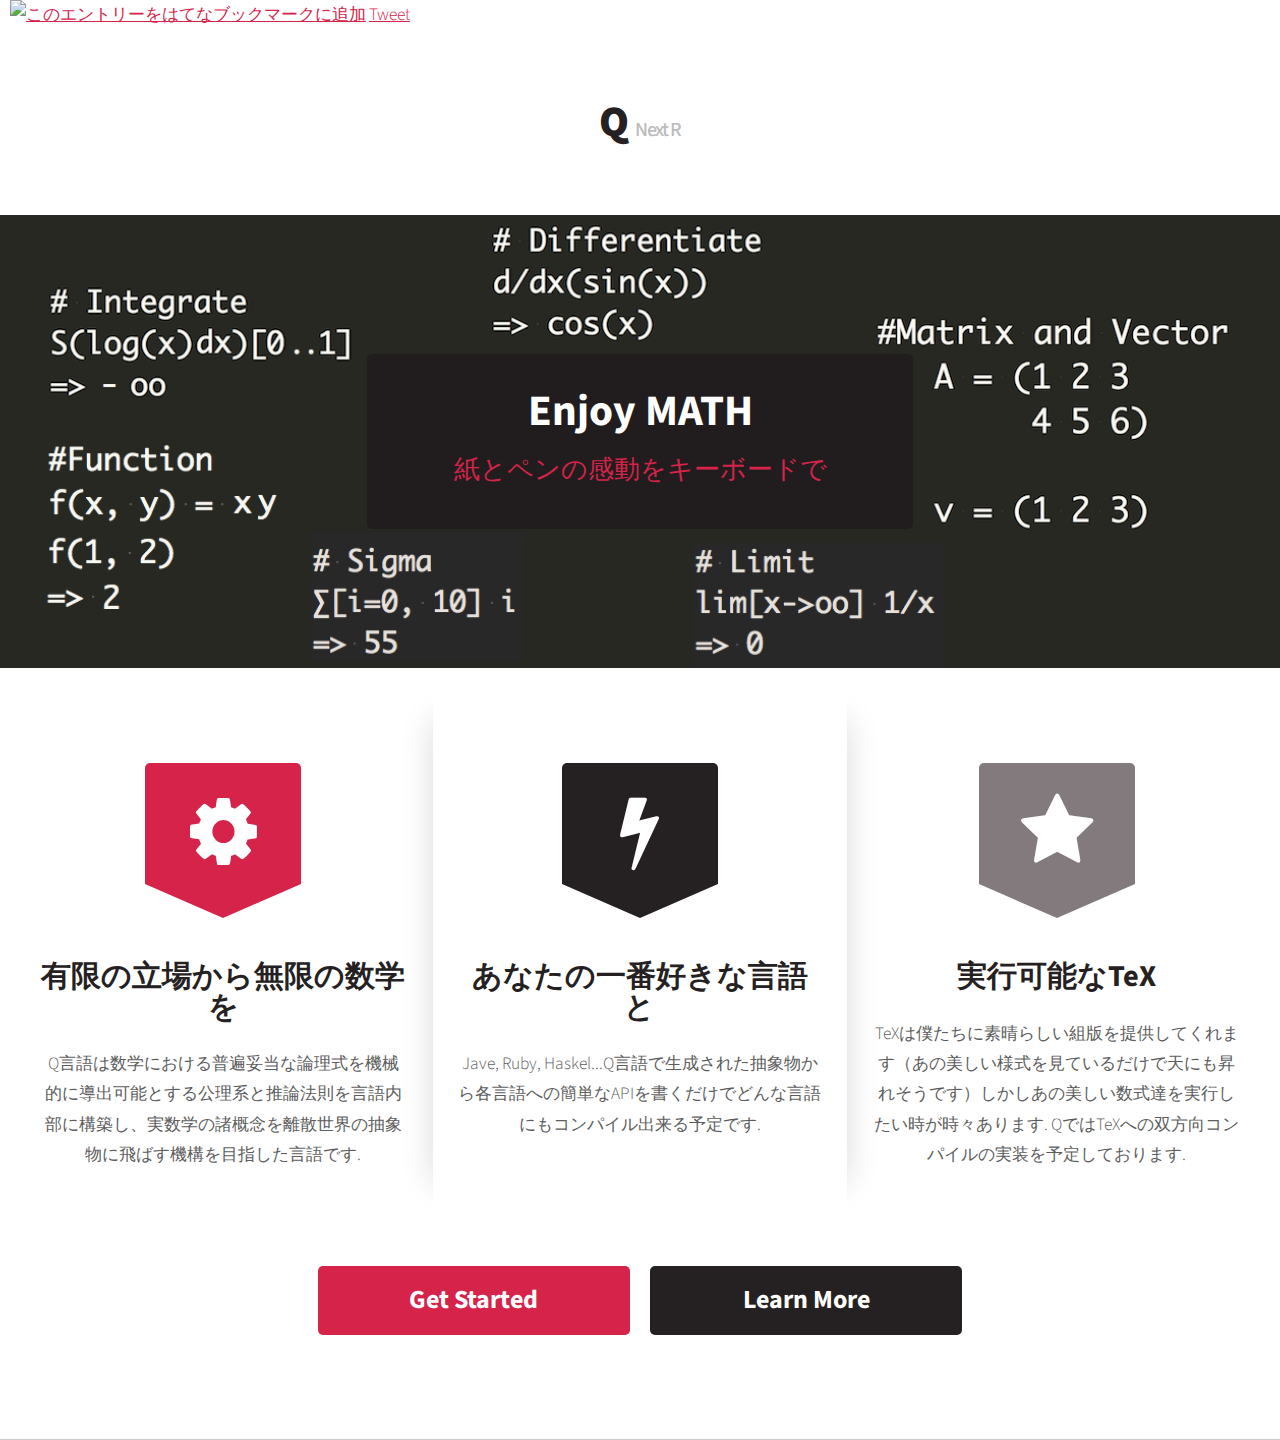
==== commit 031b3888: "Improve JA" ====
--- a/ja/index.html
+++ b/ja/index.html
@@ -43,31 +43,16 @@
 </span>
 
 <span style=''>
-<a href="https://twitter.com/share" class="twitter-share-button" data-url="http://q-language.org/ja/" data-via="gogotanaka_en">Tweet</a>
+<a href="https://twitter.com/share" class="twitter-share-button" data-url="http://q-language.org/ja/" data-via="gogo_tanaka">Tweet</a>
 <script>!function(d,s,id){var js,fjs=d.getElementsByTagName(s)[0],p=/^http:/.test(d.location)?'http':'https';if(!d.getElementById(id)){js=d.createElement(s);js.id=id;js.src=p+'://platform.twitter.com/widgets.js';fjs.parentNode.insertBefore(js,fjs);}}(document, 'script', 'twitter-wjs');</script>
 </span>
 
-<iframe src="http://ghbtns.com/github-btn.html?user=gogotanaka&repo=Q&type=watch"
-  allowtransparency="true" frameborder="0" scrolling="0" width="62" height="20"></iframe>
-
-
+<iframe src="http://ghbtns.com/github-btn.html?user=gogotanaka&repo=Q&type=watch&count=true"
+      allowtransparency="true" frameborder="0" scrolling="0" width="110" height="20"></iframe>
 <div>
-
-
     <!-- Header -->
       <div id="header-wrapper">
-
-
-
-
-
         <div id="header">
-
-
-
-
-
-
           <!-- Logo -->
             <h1><a href="index.html">Q</a> <span style='color: #bbb; font-weight: 500; font-size: 20px;'>Next R</span></h1>
 
@@ -86,27 +71,25 @@
                   <section class="first">
                     <i class="icon featured fa-cog"></i>
                     <header>
-                      <h2>Enjoy mathematics</h2>
+                      <h2>有限の立場から無限の数学を</h2>
                     </header>
-                    <p>Q言語は紙とペンで得られる喜びをキーボードで再現します.</p>
+                    <p>Q言語は数学における普遍妥当な論理式を機械的に導出可能とする公理系と推論法則を言語内部に構築し、実数学の諸概念を離散世界の抽象物に飛ばす機構を目指した言語です.</p>
                   </section>
                 </div>
                 <div class="4u">
                   <section class="middle">
                     <i class="icon featured alt fa-flash"></i>
                     <header>
-                      <h2>With any language</h2>
+                      <h2>あなたの一番好きな言語と</h2>
                     </header>
-                    <p>R, Ruby, Haskel...
-                    Q言語は実数学の諸概念を離散世界の抽象物に飛ばす機構を持ち合わせており
-                    各言語への簡単なAPIを書くだけでどんな言語にもコンパイル出来ます.</p>
+                    <p>Jave, Ruby, Haskel...Q言語で生成された抽象物から各言語への簡単なAPIを書くだけでどんな言語にもコンパイル出来る予定です.</p>
                   </section>
                 </div>
                 <div class="4u">
                   <section class="last">
                     <i class="icon featured alt2 fa-star"></i>
                     <header>
-                      <h2>It's executable TeX</h2>
+                      <h2>実行可能なTeX</h2>
                     </header>
                     <p>TeXは僕たちに素晴らしい組版を提供してくれます（あの美しい様式を見ているだけで天にも昇れそうです）しかしあの美しい数式達を実行したい時が時々あります. QではTeXへの双方向コンパイルの実装を予定しております.</p>
                   </section>
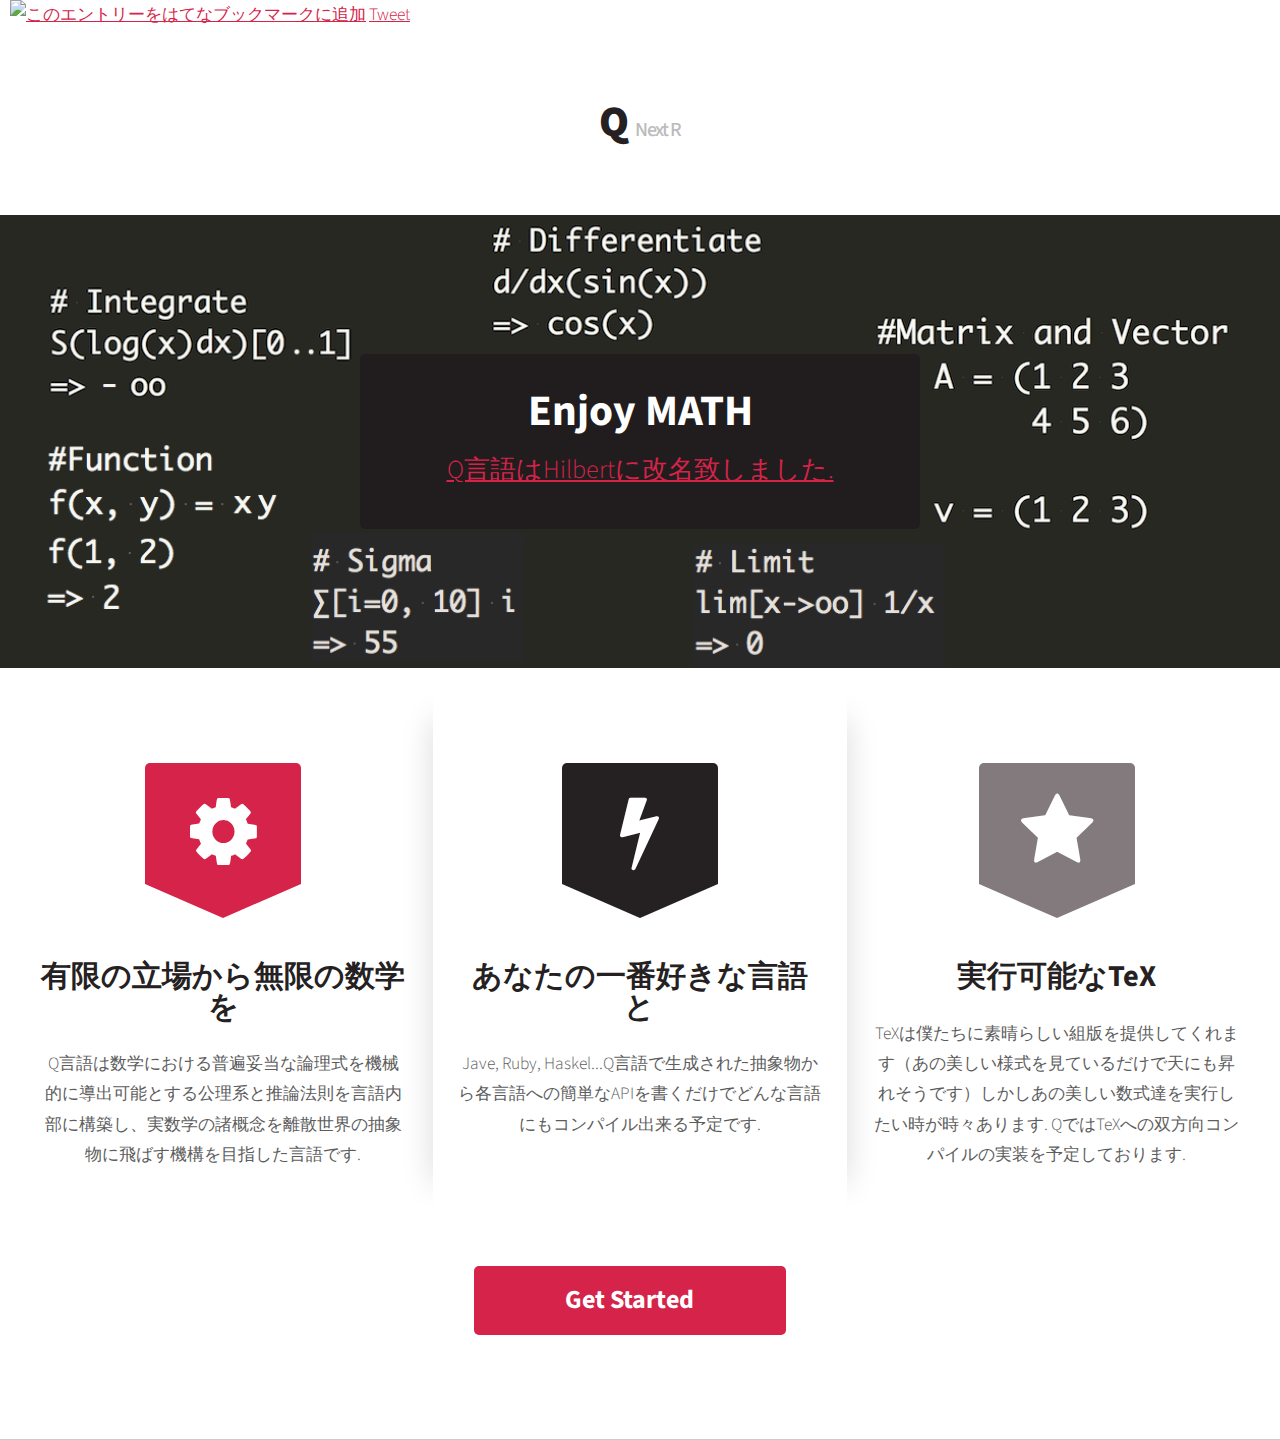
==== commit 80ac5c98: "Renamed" ====
--- a/ja/index.html
+++ b/ja/index.html
@@ -47,7 +47,7 @@
 <script>!function(d,s,id){var js,fjs=d.getElementsByTagName(s)[0],p=/^http:/.test(d.location)?'http':'https';if(!d.getElementById(id)){js=d.createElement(s);js.id=id;js.src=p+'://platform.twitter.com/widgets.js';fjs.parentNode.insertBefore(js,fjs);}}(document, 'script', 'twitter-wjs');</script>
 </span>
 
-<iframe src="http://ghbtns.com/github-btn.html?user=gogotanaka&repo=Q&type=watch&count=true"
+<iframe src="http://ghbtns.com/github-btn.html?user=gogotanaka&repo=Hilbert&type=watch&count=true"
       allowtransparency="true" frameborder="0" scrolling="0" width="110" height="20"></iframe>
 <div>
     <!-- Header -->
@@ -60,7 +60,8 @@
             <section id="banner">
               <header>
                 <h2>Enjoy MATH</h2>
-                <p>紙とペンの感動をキーボードで</p>
+                <p><a href='http://hilbert-lang.org/ja/'>Q言語はHilbertに改名致しました.</a></p>
+
               </header>
             </section>
 
@@ -97,8 +98,8 @@
               </div>
               <footer>
                 <ul class="actions">
-                  <li><a href="https://github.com/gogotanaka/Q" class="button big">Get Started</a></li>
-                  <li><a href="http://qiita.com/gogotanaka/items/ee008480dccd2064a4e6" class="button alt big">Learn More</a></li>
+                  <li><a href="https://github.com/gogotanaka/Hilbert" class="button big">Get Started</a></li>
+                  <li>
 
                 </ul>
               </footer>
